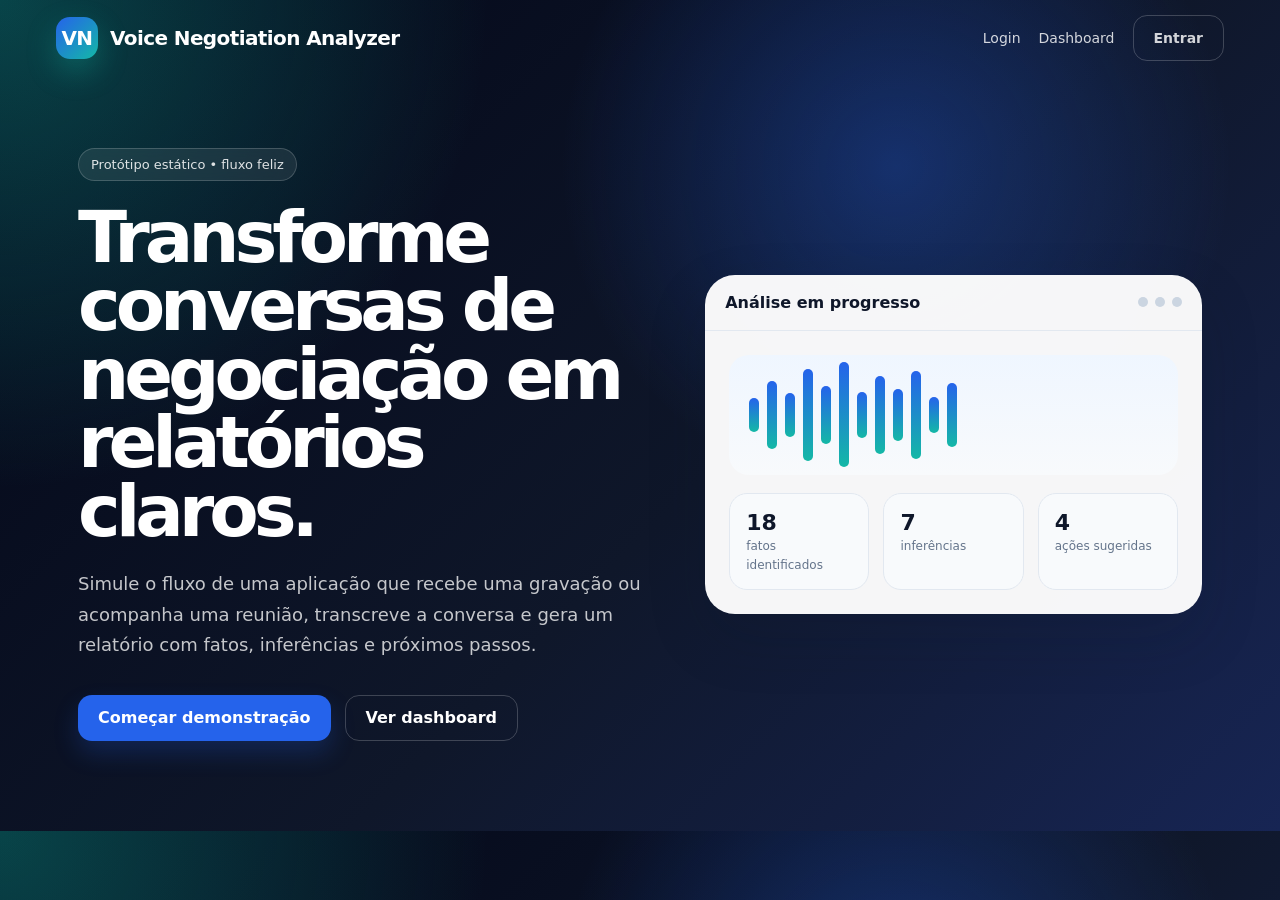
==== index.html @ 53180118 "Add moc" ====
<!DOCTYPE html>
<html lang="pt">
<head>
  <meta charset="UTF-8" />
  <meta name="viewport" content="width=device-width, initial-scale=1.0" />
  <title>Voice Negotiation Analyzer</title>
  <link rel="stylesheet" href="styles.css" />
</head>
<body class="hero-page">
  <nav class="navbar">
    <a class="logo" href="index.html">
      <span class="logo-mark">VN</span>
      <span>Voice Negotiation Analyzer</span>
    </a>
    <div class="nav-links">
      <a href="login.html">Login</a>
      <a href="dashboard.html">Dashboard</a>
      <a class="btn ghost" href="login.html">Entrar</a>
    </div>
  </nav>

  <main class="hero">
    <section>
      <span class="eyebrow">Protótipo estático • fluxo feliz</span>
      <h1>Transforme conversas de negociação em relatórios claros.</h1>
      <p>
        Simule o fluxo de uma aplicação que recebe uma gravação ou acompanha uma reunião,
        transcreve a conversa e gera um relatório com fatos, inferências e próximos passos.
      </p>
      <div class="hero-actions">
        <a class="btn" href="login.html">Começar demonstração</a>
        <a class="btn ghost" href="dashboard.html">Ver dashboard</a>
      </div>
    </section>

    <section class="mock-card">
      <div class="mock-header">
        <strong>Análise em progresso</strong>
        <div class="window-dots">
          <span class="dot"></span>
          <span class="dot"></span>
          <span class="dot"></span>
        </div>
      </div>
      <div class="mock-body">
        <div class="audio-wave">
          <span class="bar" style="height: 34px"></span>
          <span class="bar" style="height: 68px"></span>
          <span class="bar" style="height: 44px"></span>
          <span class="bar" style="height: 92px"></span>
          <span class="bar" style="height: 58px"></span>
          <span class="bar" style="height: 105px"></span>
          <span class="bar" style="height: 46px"></span>
          <span class="bar" style="height: 78px"></span>
          <span class="bar" style="height: 52px"></span>
          <span class="bar" style="height: 88px"></span>
          <span class="bar" style="height: 36px"></span>
          <span class="bar" style="height: 64px"></span>
        </div>
        <div class="metric-row">
          <div class="metric">
            <strong>18</strong>
            <span>fatos identificados</span>
          </div>
          <div class="metric">
            <strong>7</strong>
            <span>inferências</span>
          </div>
          <div class="metric">
            <strong>4</strong>
            <span>ações sugeridas</span>
          </div>
        </div>
      </div>
    </section>
  </main>
</body>
</html>
---- styles.css ----
:root {
  --bg: #0f172a;
  --bg-soft: #111c33;
  --card: #ffffff;
  --muted-card: #f8fafc;
  --text: #0f172a;
  --muted: #64748b;
  --primary: #2563eb;
  --primary-dark: #1d4ed8;
  --accent: #14b8a6;
  --danger: #ef4444;
  --warning: #f59e0b;
  --success: #22c55e;
  --border: #e2e8f0;
  --shadow: 0 24px 60px rgba(15, 23, 42, 0.16);
  --radius: 24px;
}

* {
  box-sizing: border-box;
}

body {
  margin: 0;
  font-family: Inter, ui-sans-serif, system-ui, -apple-system, BlinkMacSystemFont, "Segoe UI", sans-serif;
  color: var(--text);
  background: #f1f5f9;
}

a {
  color: inherit;
  text-decoration: none;
}

.page {
  min-height: 100vh;
}

.hero-page {
  background:
    radial-gradient(circle at top left, rgba(20, 184, 166, 0.35), transparent 32%),
    radial-gradient(circle at 70% 20%, rgba(37, 99, 235, 0.35), transparent 30%),
    linear-gradient(135deg, #020617, #0f172a 56%, #172554);
  color: white;
}

.navbar {
  height: 76px;
  padding: 0 56px;
  display: flex;
  align-items: center;
  justify-content: space-between;
}

.logo {
  display: flex;
  align-items: center;
  gap: 12px;
  font-weight: 800;
  letter-spacing: -0.03em;
  font-size: 20px;
}

.logo-mark {
  width: 42px;
  height: 42px;
  border-radius: 14px;
  background: linear-gradient(135deg, var(--primary), var(--accent));
  display: grid;
  place-items: center;
  color: white;
  font-weight: 900;
  box-shadow: 0 12px 30px rgba(20, 184, 166, 0.32);
}

.nav-links {
  display: flex;
  align-items: center;
  gap: 18px;
  color: rgba(255, 255, 255, 0.82);
  font-size: 14px;
}

.nav-links.dark {
  color: var(--muted);
}

.btn {
  display: inline-flex;
  align-items: center;
  justify-content: center;
  gap: 9px;
  min-height: 46px;
  padding: 0 20px;
  border: 0;
  border-radius: 14px;
  font-weight: 700;
  cursor: pointer;
  background: var(--primary);
  color: white;
  box-shadow: 0 12px 24px rgba(37, 99, 235, 0.22);
  transition: transform 0.15s ease, box-shadow 0.15s ease, background 0.15s ease;
}

.btn:hover {
  transform: translateY(-1px);
  background: var(--primary-dark);
  box-shadow: 0 16px 34px rgba(37, 99, 235, 0.28);
}

.btn.secondary {
  background: white;
  color: var(--primary);
  box-shadow: none;
  border: 1px solid rgba(37, 99, 235, 0.18);
}

.btn.ghost {
  background: transparent;
  color: inherit;
  border: 1px solid rgba(255, 255, 255, 0.2);
  box-shadow: none;
}

.hero {
  max-width: 1180px;
  margin: 0 auto;
  padding: 72px 28px 90px;
  display: grid;
  grid-template-columns: 1.08fr 0.92fr;
  gap: 44px;
  align-items: center;
}

.eyebrow {
  display: inline-flex;
  gap: 8px;
  align-items: center;
  padding: 8px 12px;
  border: 1px solid rgba(255,255,255,0.18);
  border-radius: 999px;
  color: rgba(255,255,255,0.86);
  font-size: 13px;
  background: rgba(255,255,255,0.08);
  backdrop-filter: blur(10px);
}

.hero h1 {
  font-size: clamp(40px, 6vw, 72px);
  line-height: 0.95;
  letter-spacing: -0.07em;
  margin: 22px 0 24px;
}

.hero p {
  font-size: 18px;
  line-height: 1.7;
  color: rgba(255,255,255,0.76);
  max-width: 620px;
}

.hero-actions {
  display: flex;
  gap: 14px;
  margin-top: 34px;
  flex-wrap: wrap;
}

.mock-card {
  background: rgba(255,255,255,0.96);
  border-radius: 30px;
  color: var(--text);
  box-shadow: var(--shadow);
  overflow: hidden;
}

.mock-header {
  padding: 18px 20px;
  border-bottom: 1px solid var(--border);
  display: flex;
  justify-content: space-between;
  align-items: center;
}

.window-dots {
  display: flex;
  gap: 7px;
}

.dot {
  width: 10px;
  height: 10px;
  border-radius: 999px;
  background: #cbd5e1;
}

.mock-body {
  padding: 24px;
}

.audio-wave {
  height: 120px;
  display: flex;
  align-items: center;
  gap: 8px;
  padding: 20px;
  background: linear-gradient(180deg, #eff6ff, #f8fafc);
  border-radius: 20px;
}

.bar {
  width: 10px;
  border-radius: 999px;
  background: linear-gradient(180deg, var(--primary), var(--accent));
}

.metric-row {
  display: grid;
  grid-template-columns: repeat(3, 1fr);
  gap: 14px;
  margin-top: 18px;
}

.metric {
  padding: 16px;
  border-radius: 18px;
  background: var(--muted-card);
  border: 1px solid var(--border);
}

.metric strong {
  display: block;
  font-size: 22px;
}

.metric span {
  font-size: 12px;
  color: var(--muted);
}

.app-layout {
  min-height: 100vh;
  display: grid;
  grid-template-columns: 270px 1fr;
}

.sidebar {
  background: #020617;
  color: white;
  padding: 26px;
  display: flex;
  flex-direction: column;
  gap: 26px;
}

.sidebar .logo {
  margin-bottom: 12px;
}

.menu {
  display: grid;
  gap: 8px;
}

.menu a {
  padding: 13px 14px;
  border-radius: 14px;
  color: rgba(255,255,255,0.72);
  font-weight: 600;
  font-size: 14px;
}

.menu a.active, .menu a:hover {
  color: white;
  background: rgba(255,255,255,0.09);
}

.sidebar-footer {
  margin-top: auto;
  font-size: 13px;
  color: rgba(255,255,255,0.58);
  line-height: 1.5;
}

.content {
  padding: 34px;
}

.topbar {
  display: flex;
  justify-content: space-between;
  align-items: center;
  margin-bottom: 28px;
}

.title h1 {
  margin: 0;
  letter-spacing: -0.04em;
  font-size: 34px;
}

.title p {
  margin: 8px 0 0;
  color: var(--muted);
}

.user-pill {
  display: flex;
  align-items: center;
  gap: 12px;
  padding: 10px 14px;
  border-radius: 999px;
  background: white;
  border: 1px solid var(--border);
}

.avatar {
  width: 36px;
  height: 36px;
  border-radius: 50%;
  background: linear-gradient(135deg, var(--primary), var(--accent));
  color: white;
  display: grid;
  place-items: center;
  font-weight: 800;
}

.grid {
  display: grid;
  gap: 20px;
}

.grid.cols-3 {
  grid-template-columns: repeat(3, 1fr);
}

.grid.cols-2 {
  grid-template-columns: repeat(2, 1fr);
}

.card {
  background: white;
  border: 1px solid var(--border);
  border-radius: var(--radius);
  padding: 24px;
  box-shadow: 0 18px 42px rgba(15, 23, 42, 0.06);
}

.card h2, .card h3 {
  margin-top: 0;
  letter-spacing: -0.03em;
}

.card p {
  color: var(--muted);
  line-height: 1.6;
}

.stat {
  font-size: 36px;
  font-weight: 850;
  letter-spacing: -0.05em;
}

.badge {
  display: inline-flex;
  align-items: center;
  min-height: 28px;
  border-radius: 999px;
  padding: 0 10px;
  font-size: 12px;
  font-weight: 800;
  background: #dbeafe;
  color: #1d4ed8;
}

.badge.green {
  background: #dcfce7;
  color: #15803d;
}

.badge.yellow {
  background: #fef3c7;
  color: #b45309;
}

.login-wrap {
  min-height: calc(100vh - 76px);
  display: grid;
  place-items: center;
  padding: 40px 20px;
}

.login-card {
  width: min(460px, 100%);
  background: white;
  color: var(--text);
  padding: 34px;
  border-radius: 30px;
  box-shadow: var(--shadow);
}

.login-card h1 {
  margin: 0 0 8px;
  font-size: 34px;
  letter-spacing: -0.05em;
}

.login-card p {
  margin: 0 0 26px;
  color: var(--muted);
}

.field {
  display: grid;
  gap: 8px;
  margin-bottom: 16px;
}

.field label {
  font-size: 14px;
  font-weight: 700;
}

input, textarea, select {
  width: 100%;
  min-height: 48px;
  border-radius: 14px;
  border: 1px solid var(--border);
  padding: 0 14px;
  font: inherit;
  background: white;
  color: var(--text);
}

textarea {
  padding: 14px;
  min-height: 110px;
  resize: vertical;
}

.upload-box {
  border: 2px dashed #bfdbfe;
  background: #eff6ff;
  border-radius: 24px;
  padding: 38px;
  text-align: center;
}

.upload-icon {
  width: 68px;
  height: 68px;
  border-radius: 22px;
  display: grid;
  place-items: center;
  margin: 0 auto 18px;
  color: white;
  background: linear-gradient(135deg, var(--primary), var(--accent));
  font-size: 28px;
}

.steps {
  display: grid;
  gap: 12px;
}

.step {
  display: flex;
  gap: 12px;
  align-items: flex-start;
  padding: 16px;
  background: var(--muted-card);
  border: 1px solid var(--border);
  border-radius: 18px;
}

.step-number {
  width: 30px;
  height: 30px;
  display: grid;
  place-items: center;
  border-radius: 10px;
  background: #dbeafe;
  color: var(--primary-dark);
  font-weight: 800;
  flex: 0 0 auto;
}

.step strong {
  display: block;
}

.step span {
  color: var(--muted);
  font-size: 13px;
}

.meeting-screen {
  border-radius: 24px;
  overflow: hidden;
  background: #020617;
  color: white;
  min-height: 360px;
  display: grid;
  grid-template-rows: 1fr auto;
}

.video-grid {
  padding: 22px;
  display: grid;
  grid-template-columns: 1fr 1fr;
  gap: 18px;
}

.video-tile {
  border-radius: 22px;
  background:
    radial-gradient(circle at 40% 30%, rgba(37,99,235,0.6), transparent 26%),
    linear-gradient(135deg, #1e293b, #020617);
  display: grid;
  place-items: center;
  position: relative;
  min-height: 220px;
}

.video-avatar {
  width: 76px;
  height: 76px;
  border-radius: 50%;
  background: rgba(255,255,255,0.12);
  display: grid;
  place-items: center;
  font-weight: 900;
  font-size: 28px;
}

.video-name {
  position: absolute;
  left: 16px;
  bottom: 14px;
  font-size: 13px;
  color: rgba(255,255,255,0.78);
}

.meeting-controls {
  display: flex;
  justify-content: center;
  gap: 12px;
  padding: 18px;
  background: rgba(15,23,42,0.9);
}

.control {
  width: 48px;
  height: 48px;
  border-radius: 999px;
  border: 0;
  background: rgba(255,255,255,0.12);
  color: white;
  font-size: 18px;
}

.control.end {
  background: var(--danger);
}

.report-header {
  display: flex;
  justify-content: space-between;
  gap: 22px;
  align-items: flex-start;
  border-bottom: 1px solid var(--border);
  padding-bottom: 22px;
  margin-bottom: 22px;
}

.report-section {
  border-top: 1px solid var(--border);
  padding-top: 20px;
  margin-top: 20px;
}

.table {
  width: 100%;
  border-collapse: collapse;
  overflow: hidden;
}

.table th, .table td {
  text-align: left;
  padding: 14px;
  border-bottom: 1px solid var(--border);
  vertical-align: top;
}

.table th {
  color: var(--muted);
  font-size: 12px;
  text-transform: uppercase;
  letter-spacing: 0.06em;
}

.timeline {
  display: grid;
  gap: 14px;
}

.message {
  padding: 16px;
  border: 1px solid var(--border);
  border-radius: 18px;
  background: var(--muted-card);
}

.message strong {
  display: block;
  margin-bottom: 6px;
}

@media (max-width: 900px) {
  .navbar {
    padding: 0 22px;
  }

  .hero {
    grid-template-columns: 1fr;
    padding-top: 42px;
  }

  .app-layout {
    grid-template-columns: 1fr;
  }

  .sidebar {
    display: none;
  }

  .content {
    padding: 24px;
  }

  .grid.cols-3, .grid.cols-2, .video-grid {
    grid-template-columns: 1fr;
  }

  .topbar, .report-header {
    flex-direction: column;
    align-items: stretch;
  }
}
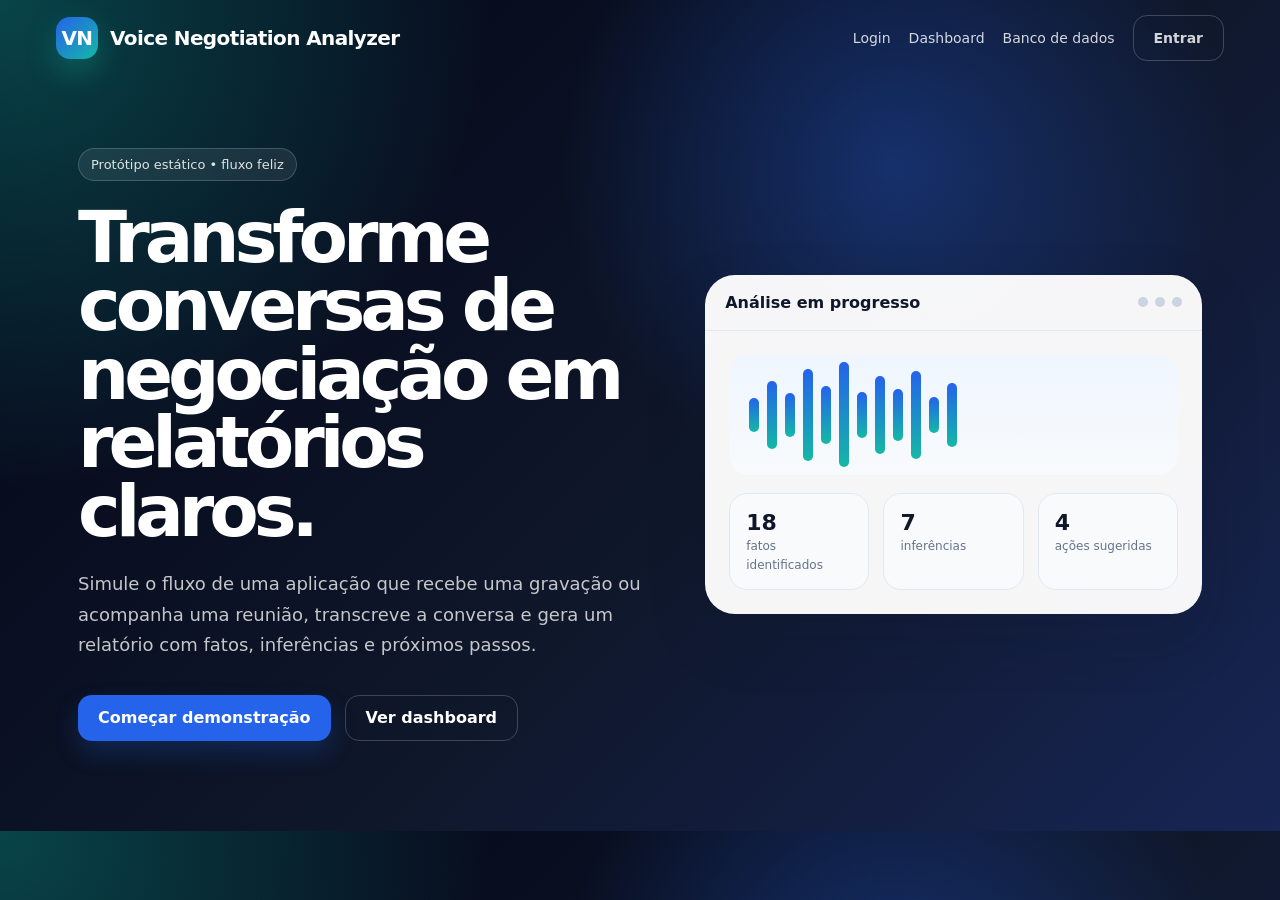
==== commit fc91cec1: "Update index.html" ====
--- a/index.html
+++ b/index.html
@@ -15,6 +15,7 @@
     <div class="nav-links">
       <a href="login.html">Login</a>
       <a href="dashboard.html">Dashboard</a>
+      <a href="preview.html">Banco de dados</a>
       <a class="btn ghost" href="login.html">Entrar</a>
     </div>
   </nav>
@@ -75,4 +76,4 @@
     </section>
   </main>
 </body>
-</html>+</html>
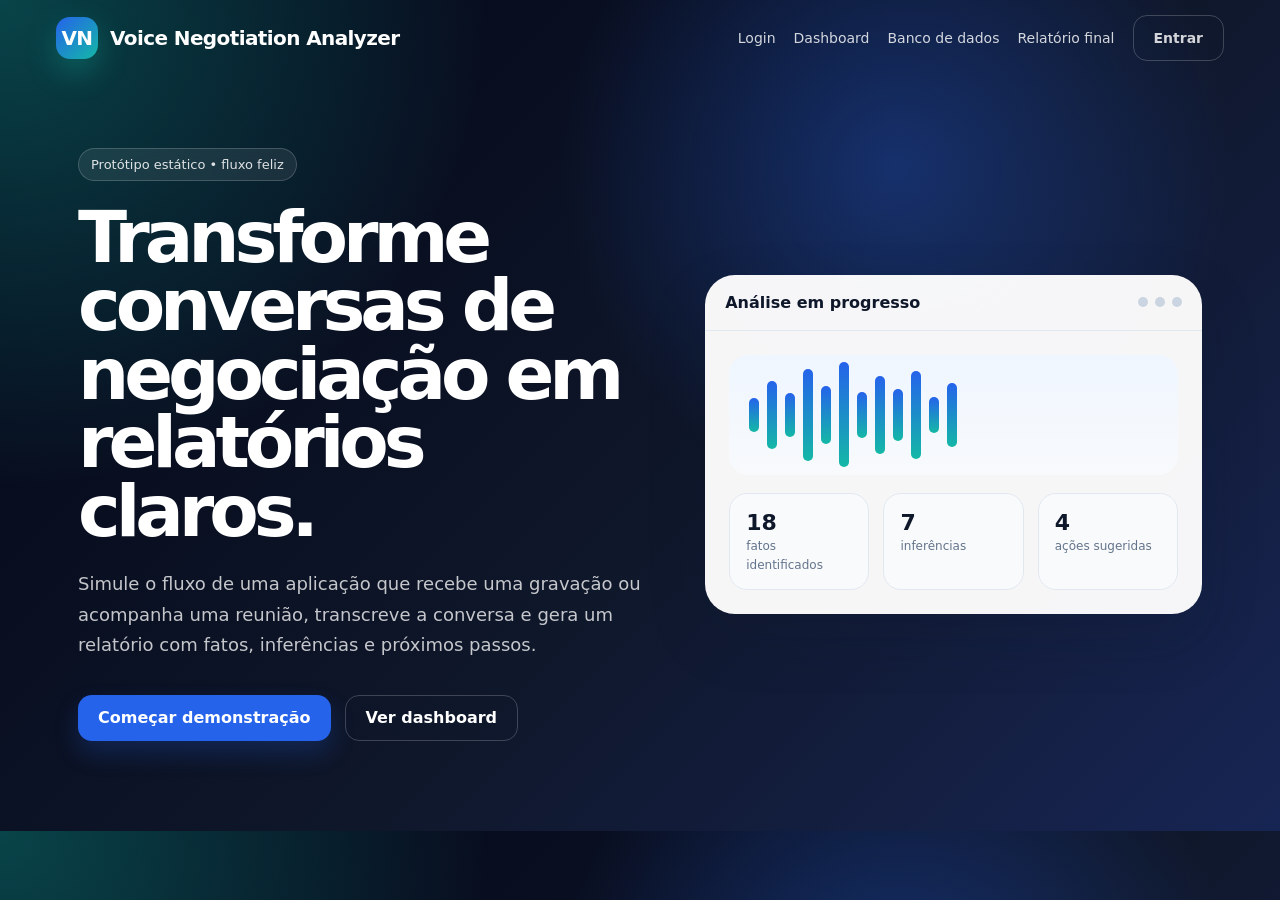
==== commit 00d31f9c: "Update index.html" ====
--- a/index.html
+++ b/index.html
@@ -16,6 +16,7 @@
       <a href="login.html">Login</a>
       <a href="dashboard.html">Dashboard</a>
       <a href="preview.html">Banco de dados</a>
+      <a href="voice_negotiation_analyzer.html">Relatório final</a>      
       <a class="btn ghost" href="login.html">Entrar</a>
     </div>
   </nav>
